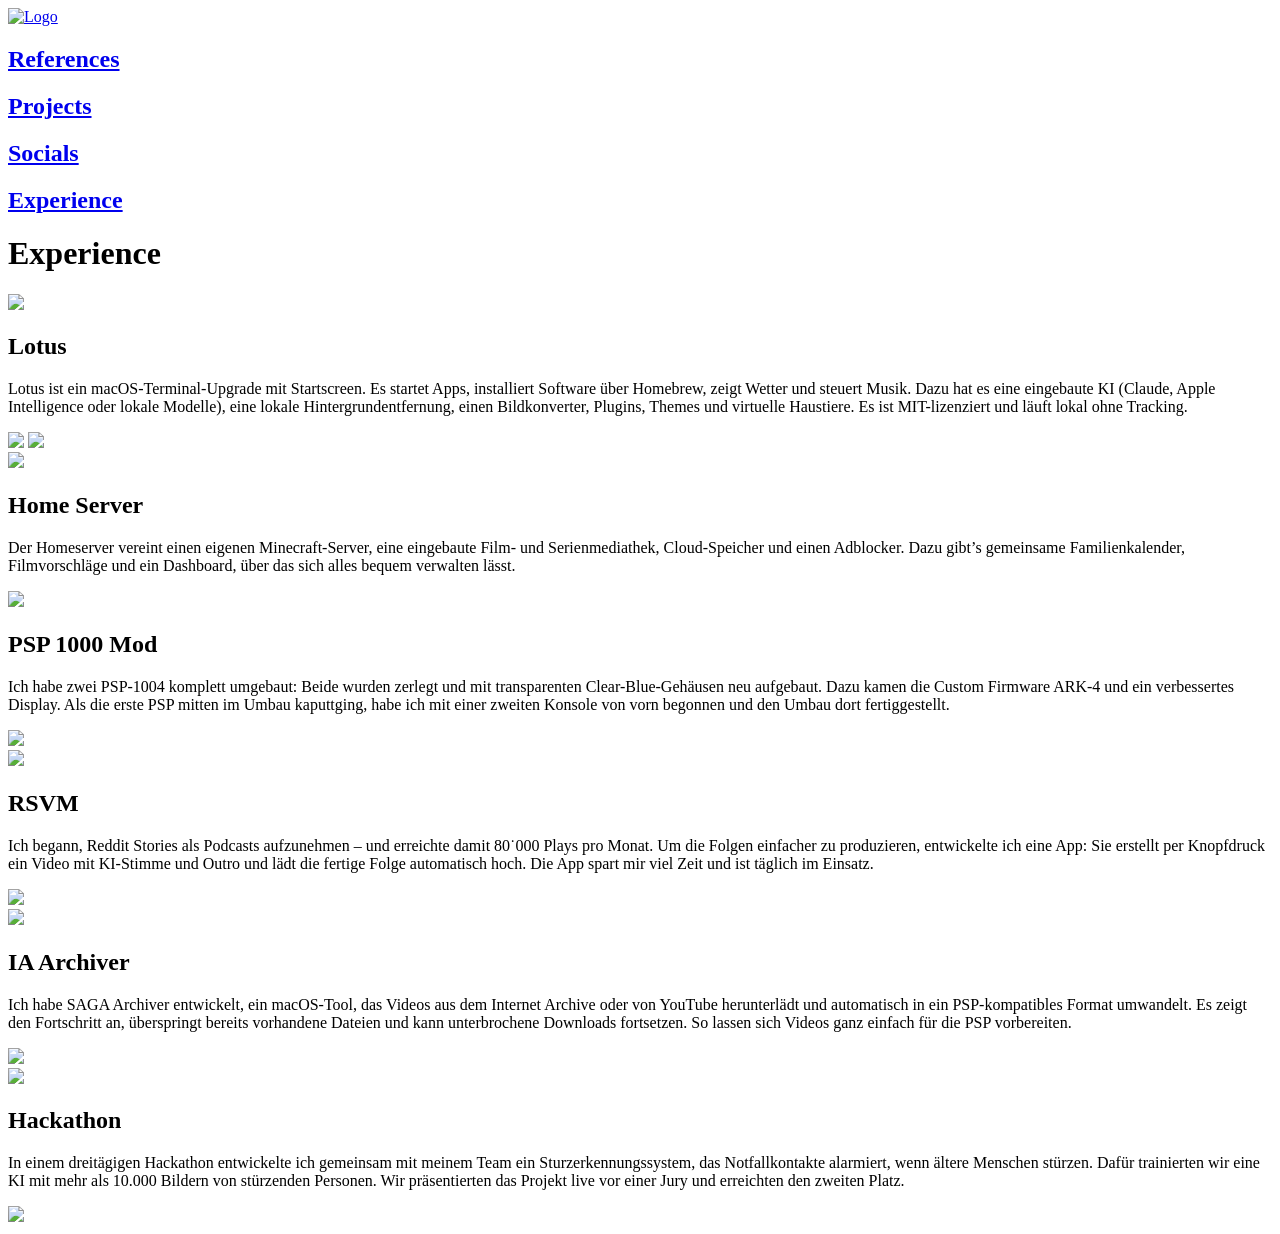
==== html/exp.html @ 0bf2a623 "Html" ====
<!DOCTYPE html>
<html lang="de">
<head>
  <meta charset="UTF-8">
  <meta name="viewport" content="width=device-width, initial-scale=1.0">
  <title>Gabriel Boekhout</title>
  <link rel="icon" href="/pics/gb.svg">
  <link rel="stylesheet" href="/style.css">
</head>
<body>
  
  <header>
    <div class="header-container">
      <a href="/html/main.html"><img class="logo" src="/pics/gb.svg" alt="Logo"></a>
      <div class="line"></div>
      <h2 class="header-link"><a href="/html/refrences.html">References</a></h2>
      <h2 class="header-link"><a href="/html/project.html">Projects</a></h2>
      <h2 class="header-link"><a href="/html/socials.html">Socials</a></h2>
      <h2 class="header-link"><a href="/html/exp.html">Experience</a></h2>
    </div>
  </header>
    <h1 class="typewriter-exp">Experience</h1>
<main class="exp-grid">
  <article class="exp-card">
    <img class="exp-img" src="/pics/exp/lotus.png">
    <div class="exp-info">
    <h2>Lotus</h2>
    <p>Lotus ist ein macOS-Terminal-Upgrade mit Startscreen. Es startet Apps, installiert Software über Homebrew, zeigt Wetter und steuert Musik. Dazu hat es eine eingebaute KI (Claude, Apple Intelligence oder lokale Modelle), eine lokale Hintergrundentfernung, 
    einen Bildkonverter, Plugins, Themes und virtuelle Haustiere. Es ist MIT-lizenziert und läuft lokal ohne Tracking.</p>
    <div class="exp-links">
    <a class="exp-link" href="https://github.com/Fanxy13/homebrew-lotus"><img src="/pics/exp/github-logo.png" width="80%"></a>
    <a class="exp-link" href="https://fanxy13.github.io/homebrew-lotus/"><img src="/pics/exp/lotus-logo.png" width="100%"></a>
    </div>
    </div>
  </article>
 
  <article class="exp-card">
    <img class="exp-img" src="/pics/exp/home-server.png">
    <div class="exp-info">
    <h2>Home Server</h2>
    <p>Der Homeserver vereint einen eigenen Minecraft-Server, eine eingebaute Film- und Serienmediathek, Cloud-Speicher und einen Adblocker. Dazu gibt’s gemeinsame Familienkalender, Filmvorschläge und ein Dashboard, über das sich alles bequem verwalten lässt.</p>
    </div>
  </article>

    <article class="exp-card">
    <img class="exp-img" src="/pics/exp/psp.png">
    <div class="exp-info">
    <h2>PSP 1000 Mod</h2>
    <p>Ich habe zwei PSP-1004 komplett umgebaut: Beide wurden zerlegt und mit transparenten Clear-Blue-Gehäusen neu aufgebaut. Dazu kamen die Custom Firmware ARK-4 und ein verbessertes Display. Als die erste PSP mitten im Umbau kaputtging, habe ich mit einer zweiten Konsole von vorn begonnen und den Umbau dort fertiggestellt.</p>
    <a class="exp-link" href="https://fanxy13.github.io/SAGA-PSP-Documentation/"><img src="/pics/exp/github-logo.png" width="40%"></a>
    </div>
  
  </article>
   <article class="exp-card">
    <img class="exp-img" src="/pics/exp/rsvm.png">
    <div class="exp-info">
    <h2>RSVM</h2>
    <p>Ich begann, Reddit Stories als Podcasts aufzunehmen – und erreichte damit 80˙000 Plays pro Monat. Um die Folgen einfacher zu produzieren, entwickelte ich eine App: Sie erstellt per Knopfdruck ein Video mit KI-Stimme und Outro und lädt die fertige Folge automatisch hoch. Die App spart mir viel Zeit und ist täglich im Einsatz.</p>
    <a class="exp-link" href="https://open.spotify.com/show/0AHnRof4D6r66dbrKmkrb8?si=3ce86b2632e84090"><img src="/pics/exp/spotify.png" width="40%"></a>

    </div>
  </article>

 <article class="exp-card">
    <img class="exp-img" src="/pics/exp/IA Archiver Temple Logo.png">
    <div class="exp-info">
    <h2>IA Archiver</h2>
    <p>Ich habe SAGA Archiver entwickelt, ein macOS-Tool, das Videos aus dem Internet Archive oder von YouTube herunterlädt und automatisch in ein PSP-kompatibles Format umwandelt. Es zeigt den Fortschritt an, überspringt bereits vorhandene Dateien und kann unterbrochene Downloads fortsetzen. So lassen sich Videos ganz einfach für die PSP vorbereiten.
</p>
    <a class="exp-link" href="https://github.com/Fanxy13/saga-archiver"><img src="/pics/exp/github-logo.png" width="40%"></a>
    </div>
  </article>

   <article class="exp-card">
    <img class="exp-img" src="/pics/exp/falling-gramps.png">
    <div class="exp-info">
    <h2>Hackathon</h2>
    <p>In einem dreitägigen Hackathon entwickelte ich gemeinsam mit meinem Team ein Sturzerkennungssystem, das Notfallkontakte alarmiert, wenn ältere Menschen stürzen. Dafür trainierten wir eine KI mit mehr als 10.000 Bildern von stürzenden Personen. Wir präsentierten das Projekt live vor einer Jury und erreichten den zweiten Platz.</p>
    <a class="exp-link" href="#"><img src="/pics/exp/github-logo.png" width="40%"></a>
    </div>
  </article>
</main>
</body>
</html>
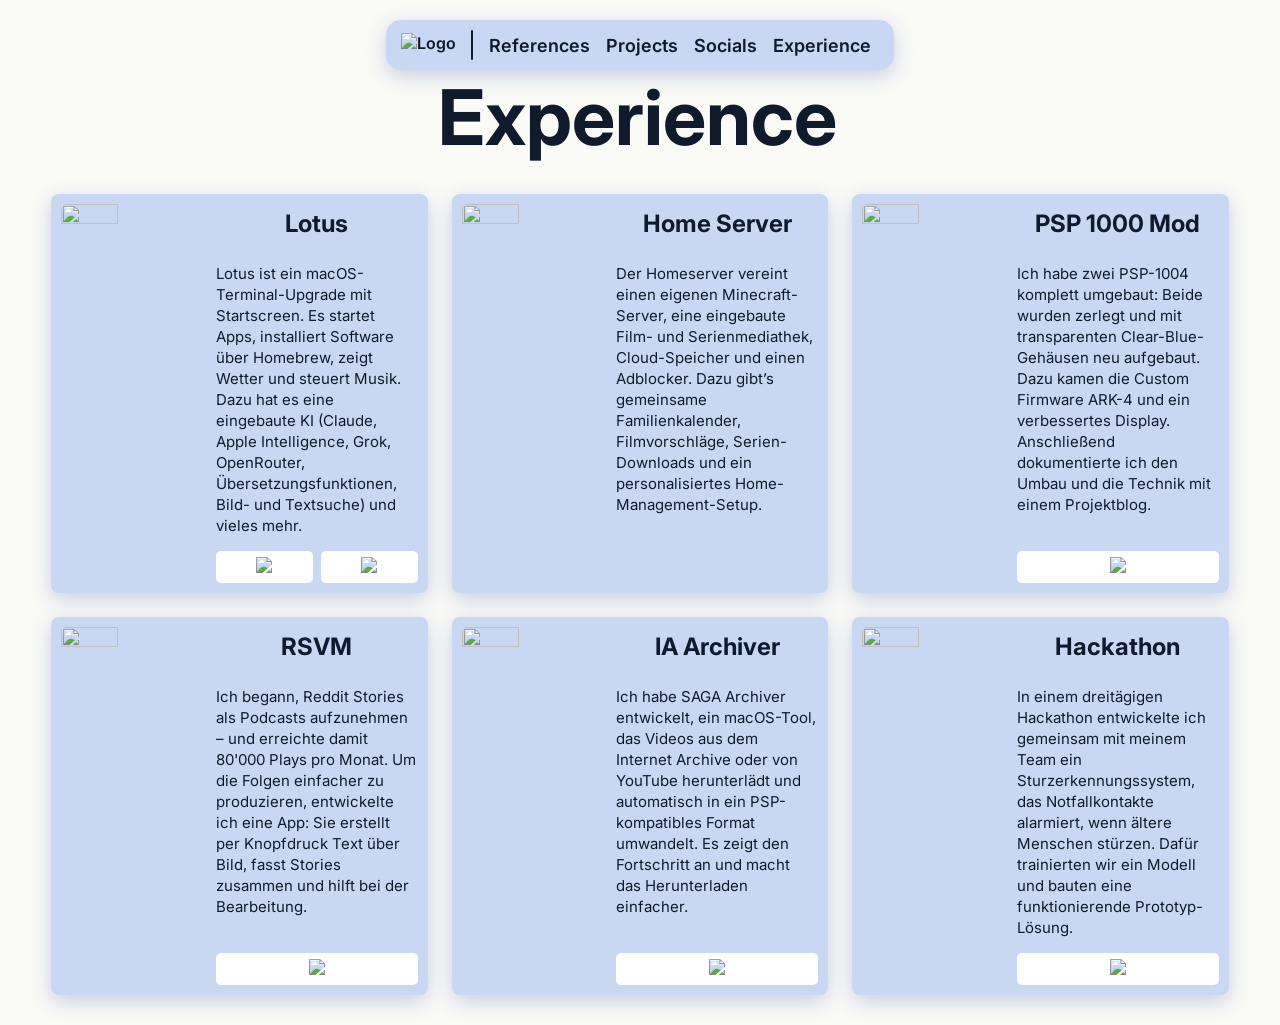
==== commit 46fbedfd: "Fix GitHub Pages pathing by adding root redirect and updating all HTML asset links to relative repo " ====
--- a/html/exp.html
+++ b/html/exp.html
@@ -4,79 +4,75 @@
   <meta charset="UTF-8">
   <meta name="viewport" content="width=device-width, initial-scale=1.0">
   <title>Gabriel Boekhout</title>
-  <link rel="icon" href="/pics/gb.svg">
-  <link rel="stylesheet" href="/style.css">
+  <link rel="icon" href="../pics/gb.svg">
+  <link rel="stylesheet" href="../style.css">
 </head>
 <body>
   
   <header>
     <div class="header-container">
-      <a href="/html/main.html"><img class="logo" src="/pics/gb.svg" alt="Logo"></a>
+      <a href="./main.html"><img class="logo" src="../pics/gb.svg" alt="Logo"></a>
       <div class="line"></div>
-      <h2 class="header-link"><a href="/html/refrences.html">References</a></h2>
-      <h2 class="header-link"><a href="/html/project.html">Projects</a></h2>
-      <h2 class="header-link"><a href="/html/socials.html">Socials</a></h2>
-      <h2 class="header-link"><a href="/html/exp.html">Experience</a></h2>
+      <h2 class="header-link"><a href="./refrences.html">References</a></h2>
+      <h2 class="header-link"><a href="./project.html">Projects</a></h2>
+      <h2 class="header-link"><a href="./socials.html">Socials</a></h2>
+      <h2 class="header-link"><a href="./exp.html">Experience</a></h2>
     </div>
   </header>
     <h1 class="typewriter-exp">Experience</h1>
 <main class="exp-grid">
   <article class="exp-card">
-    <img class="exp-img" src="/pics/exp/lotus.png">
+    <img class="exp-img" src="../pics/exp/lotus.png">
     <div class="exp-info">
     <h2>Lotus</h2>
-    <p>Lotus ist ein macOS-Terminal-Upgrade mit Startscreen. Es startet Apps, installiert Software über Homebrew, zeigt Wetter und steuert Musik. Dazu hat es eine eingebaute KI (Claude, Apple Intelligence oder lokale Modelle), eine lokale Hintergrundentfernung, 
-    einen Bildkonverter, Plugins, Themes und virtuelle Haustiere. Es ist MIT-lizenziert und läuft lokal ohne Tracking.</p>
+    <p>Lotus ist ein macOS-Terminal-Upgrade mit Startscreen. Es startet Apps, installiert Software über Homebrew, zeigt Wetter und steuert Musik. Dazu hat es eine eingebaute KI (Claude, Apple Intelligence, Grok, OpenRouter, Übersetzungsfunktionen, Bild- und Textsuche) und vieles mehr.</p>
     <div class="exp-links">
-    <a class="exp-link" href="https://github.com/Fanxy13/homebrew-lotus"><img src="/pics/exp/github-logo.png" width="80%"></a>
-    <a class="exp-link" href="https://fanxy13.github.io/homebrew-lotus/"><img src="/pics/exp/lotus-logo.png" width="100%"></a>
+    <a class="exp-link" href="https://github.com/Fanxy13/homebrew-lotus"><img src="../pics/exp/github-logo.png" width="80%"></a>
+    <a class="exp-link" href="https://fanxy13.github.io/homebrew-lotus/"><img src="../pics/exp/lotus-logo.png" width="100%"></a>
     </div>
     </div>
   </article>
- 
+  
   <article class="exp-card">
-    <img class="exp-img" src="/pics/exp/home-server.png">
+    <img class="exp-img" src="../pics/exp/home-server.png">
     <div class="exp-info">
     <h2>Home Server</h2>
-    <p>Der Homeserver vereint einen eigenen Minecraft-Server, eine eingebaute Film- und Serienmediathek, Cloud-Speicher und einen Adblocker. Dazu gibt’s gemeinsame Familienkalender, Filmvorschläge und ein Dashboard, über das sich alles bequem verwalten lässt.</p>
+    <p>Der Homeserver vereint einen eigenen Minecraft-Server, eine eingebaute Film- und Serienmediathek, Cloud-Speicher und einen Adblocker. Dazu gibt’s gemeinsame Familienkalender, Filmvorschläge, Serien-Downloads und ein personalisiertes Home-Management-Setup.</p>
     </div>
   </article>
 
     <article class="exp-card">
-    <img class="exp-img" src="/pics/exp/psp.png">
+    <img class="exp-img" src="../pics/exp/psp.png">
     <div class="exp-info">
     <h2>PSP 1000 Mod</h2>
-    <p>Ich habe zwei PSP-1004 komplett umgebaut: Beide wurden zerlegt und mit transparenten Clear-Blue-Gehäusen neu aufgebaut. Dazu kamen die Custom Firmware ARK-4 und ein verbessertes Display. Als die erste PSP mitten im Umbau kaputtging, habe ich mit einer zweiten Konsole von vorn begonnen und den Umbau dort fertiggestellt.</p>
-    <a class="exp-link" href="https://fanxy13.github.io/SAGA-PSP-Documentation/"><img src="/pics/exp/github-logo.png" width="40%"></a>
+    <p>Ich habe zwei PSP-1004 komplett umgebaut: Beide wurden zerlegt und mit transparenten Clear-Blue-Gehäusen neu aufgebaut. Dazu kamen die Custom Firmware ARK-4 und ein verbessertes Display. Anschließend dokumentierte ich den Umbau und die Technik mit einem Projektblog.</p>
+    <a class="exp-link" href="https://fanxy13.github.io/SAGA-PSP-Documentation/"><img src="../pics/exp/github-logo.png" width="40%"></a>
     </div>
-  
   </article>
    <article class="exp-card">
-    <img class="exp-img" src="/pics/exp/rsvm.png">
+    <img class="exp-img" src="../pics/exp/rsvm.png">
     <div class="exp-info">
     <h2>RSVM</h2>
-    <p>Ich begann, Reddit Stories als Podcasts aufzunehmen – und erreichte damit 80˙000 Plays pro Monat. Um die Folgen einfacher zu produzieren, entwickelte ich eine App: Sie erstellt per Knopfdruck ein Video mit KI-Stimme und Outro und lädt die fertige Folge automatisch hoch. Die App spart mir viel Zeit und ist täglich im Einsatz.</p>
-    <a class="exp-link" href="https://open.spotify.com/show/0AHnRof4D6r66dbrKmkrb8?si=3ce86b2632e84090"><img src="/pics/exp/spotify.png" width="40%"></a>
-
+    <p>Ich begann, Reddit Stories als Podcasts aufzunehmen – und erreichte damit 80'000 Plays pro Monat. Um die Folgen einfacher zu produzieren, entwickelte ich eine App: Sie erstellt per Knopfdruck Text über Bild, fasst Stories zusammen und hilft bei der Bearbeitung.</p>
+    <a class="exp-link" href="https://open.spotify.com/show/0AHnRof4D6d6dbrKmkrb8?si=3ce86b2632e84090"><img src="../pics/exp/spotify.png" width="40%"></a>
     </div>
   </article>
 
- <article class="exp-card">
-    <img class="exp-img" src="/pics/exp/IA Archiver Temple Logo.png">
+  <article class="exp-card">
+    <img class="exp-img" src="../pics/exp/IA Archiver Temple Logo.png">
     <div class="exp-info">
     <h2>IA Archiver</h2>
-    <p>Ich habe SAGA Archiver entwickelt, ein macOS-Tool, das Videos aus dem Internet Archive oder von YouTube herunterlädt und automatisch in ein PSP-kompatibles Format umwandelt. Es zeigt den Fortschritt an, überspringt bereits vorhandene Dateien und kann unterbrochene Downloads fortsetzen. So lassen sich Videos ganz einfach für die PSP vorbereiten.
-</p>
-    <a class="exp-link" href="https://github.com/Fanxy13/saga-archiver"><img src="/pics/exp/github-logo.png" width="40%"></a>
+    <p>Ich habe SAGA Archiver entwickelt, ein macOS-Tool, das Videos aus dem Internet Archive oder von YouTube herunterlädt und automatisch in ein PSP-kompatibles Format umwandelt. Es zeigt den Fortschritt an und macht das Herunterladen einfacher.</p>
+    <a class="exp-link" href="https://github.com/Fanxy13/saga-archiver"><img src="../pics/exp/github-logo.png" width="40%"></a>
     </div>
   </article>
 
    <article class="exp-card">
-    <img class="exp-img" src="/pics/exp/falling-gramps.png">
+    <img class="exp-img" src="../pics/exp/falling-gramps.png">
     <div class="exp-info">
     <h2>Hackathon</h2>
-    <p>In einem dreitägigen Hackathon entwickelte ich gemeinsam mit meinem Team ein Sturzerkennungssystem, das Notfallkontakte alarmiert, wenn ältere Menschen stürzen. Dafür trainierten wir eine KI mit mehr als 10.000 Bildern von stürzenden Personen. Wir präsentierten das Projekt live vor einer Jury und erreichten den zweiten Platz.</p>
-    <a class="exp-link" href="#"><img src="/pics/exp/github-logo.png" width="40%"></a>
+    <p>In einem dreitägigen Hackathon entwickelte ich gemeinsam mit meinem Team ein Sturzerkennungssystem, das Notfallkontakte alarmiert, wenn ältere Menschen stürzen. Dafür trainierten wir ein Modell und bauten eine funktionierende Prototyp-Lösung.</p>
+    <a class="exp-link" href="#"><img src="../pics/exp/github-logo.png" width="40%"></a>
     </div>
   </article>
 </main>
--- a/style.css
+++ b/style.css
@@ -0,0 +1,1158 @@
+/* font */
+@import url("https://fonts.googleapis.com/css2?family=Inter:wght@400;600;700&display=swap");
+/* Allgemeine einstellungen */
+
+* {
+  box-sizing: border-box;
+}
+
+body {
+  margin: 0;
+  background-color: #fafaf7;
+  color: #0f1b2d;
+  font-family: "Inter", sans-serif;
+  font-weight: 400;
+}
+
+a {
+  color: #0f1b2d;
+  text-decoration: none;
+  font-weight: 600;
+}
+
+/* Header und Navigation */
+
+header {
+  display: flex;
+  justify-content: center;
+  align-items: center;
+
+  width: fit-content;
+  max-width: 95%;
+  min-height: 50px;
+  margin: 20px auto 0;
+  padding: 0 15px;
+
+  background-color: #c9d8f2;
+  border-radius: 15px;
+  box-shadow: 0 6px 20px #2f4ca840;
+}
+
+.header-container {
+  display: flex;
+  flex-wrap: wrap;
+  justify-content: center;
+  align-items: center;
+}
+
+.header-link {
+  margin: 0 8px;
+  font-size: 18px;
+  transition: 0.3s;
+}
+
+.header-link:hover {
+  opacity: 0.5;
+  transform: scale(1.1);
+}
+
+.line {
+  width: 2px;
+  height: 30px;
+  margin-right: 8px;
+
+  background-color: #0f1b2d;
+  border-radius: 2px;
+}
+
+.logo {
+  display: block;
+  height: 25px;
+  margin-right: 15px;
+  transition: 0.3s;
+}
+
+.logo:hover {
+  opacity: 0.5;
+  transform: scale(1.1);
+}
+
+/* Startseite oben (Bild und Name) */
+
+.main {
+  display: flex;
+  justify-content: center;
+  align-items: center;
+  gap: 30px;
+
+  margin: 50px 5% 0;
+}
+
+.hero-text {
+  display: flex;
+  flex-direction: column;
+  align-items: flex-start;
+}
+/*-------------alle type writer animationen------------*/
+.typewriter-main {
+  max-width: 16ch;
+  margin: 0;
+
+  overflow: hidden;
+  border-right: 5px solid transparent;
+  white-space: nowrap;
+
+  color: #0f1b2d;
+  font-size: clamp(32px, 6vw, 80px);
+  font-weight: 700;
+
+  /* "Gabriel Boekhout = 16 Zeichen steps(16) */
+  animation:
+    typing-main 2s steps(16),
+    cursor-main 0.5s step-end 8;
+}
+@keyframes typing-main {
+  from {
+    max-width: 0;
+  }
+  to {
+    max-width: 16ch;
+  }
+}
+@keyframes cursor-main {
+  0% {
+    border-color: #0f1b2d;
+  }
+  50% {
+    border-color: transparent;
+  }
+}
+
+.typewriter-exp {
+  max-width: 10ch;
+
+  margin: 1px auto;
+  text-align: center;
+
+  overflow: hidden;
+  border-right: 5px solid transparent;
+  white-space: nowrap;
+
+  color: #0f1b2d;
+  font-size: clamp(32px, 6vw, 80px);
+  font-weight: 700;
+
+  animation:
+    typing-exp 2s steps(15),
+    cursor-exp 0.5s step-end 10;
+}
+@keyframes typing-exp {
+  from {
+    max-width: 0;
+  }
+  to {
+    max-width: 10ch;
+  }
+}
+@keyframes cursor-exp {
+  0% {
+    border-color: #0f1b2d;
+  }
+  50% {
+    border-color: transparent;
+  }
+}
+
+.typewriter-project {
+  max-width: 6ch;
+  margin: 1px auto;
+  text-align: center;
+  justify-content: center;
+  text-align: center;
+  overflow: hidden;
+  border-right: 5px solid transparent;
+  white-space: nowrap;
+
+  color: #0f1b2d;
+  font-size: clamp(32px, 6vw, 80px);
+  font-weight: 700;
+
+  /* "Gabriel Boekhout = 16 Zeichen steps(16) */
+  animation:
+    typing-project 2s steps(15),
+    cursor-project 0.5s step-end 5;
+}
+@keyframes typing-project {
+  from {
+    max-width: 0;
+  }
+  to {
+    max-width: 8ch;
+  }
+}
+@keyframes cursor-project {
+  0% {
+    border-color: #0f1b2d;
+  }
+  50% {
+    border-color: transparent;
+  }
+}
+
+.typewriter-ref {
+  max-width: 15ch;
+  margin: 1px auto;
+  text-align: center;
+  overflow: hidden;
+  border-right: 5px solid transparent;
+  white-space: nowrap;
+
+  color: #0f1b2d;
+  font-size: clamp(32px, 6vw, 80px);
+  font-weight: 700;
+
+  /* "Gabriel Boekhout = 16 Zeichen steps(16) */
+  animation:
+    typing 2s steps(16),
+    cursor 0.5s step-end 8;
+}
+
+@keyframes typing {
+  from {
+    max-width: 0;
+  }
+
+  to {
+    max-width: 15ch;
+  }
+}
+
+@keyframes cursor {
+  0% {
+    border-color: #0f1b2d;
+  }
+
+  50% {
+    border-color: transparent;
+  }
+}
+.typewriter-socials {
+  max-width: 7ch;
+  margin: 1px auto;
+  text-align: center;
+  overflow: hidden;
+  border-right: 5px solid transparent;
+  white-space: nowrap;
+
+  color: #0f1b2d;
+  font-size: clamp(32px, 6vw, 80px);
+  font-weight: 700;
+
+  /* "Gabriel Boekhout = 16 Zeichen steps(16) */
+  animation:
+    typing 2s steps(16),
+    cursor 0.5s step-end 8;
+}
+
+@keyframes typing {
+  from {
+    max-width: 0;
+  }
+
+  to {
+    max-width: 7ch;
+  }
+}
+
+@keyframes cursor {
+  0% {
+    border-color: #0f1b2d;
+  }
+
+  50% {
+    border-color: transparent;
+  }
+}
+
+.subtitle {
+  margin: 10px 0 20px;
+  color: #2f4ca8;
+  font-size: clamp(16px, 2vw, 24px);
+  font-weight: 600;
+}
+
+.button {
+  display: inline-block;
+  padding: 1px 10px;
+  background-color: #c9d8f2;
+  border-radius: 10px;
+  transition: 0.3s;
+}
+.hobby-b {
+  border: none;
+  padding: 0;
+  opacity: 1;
+  background-color: #e3ebf8;
+}
+
+#linkedin {
+  display: flex;
+}
+
+.button:hover {
+  background-color: #f2a541;
+  transform: scale(1.05);
+}
+
+/* Profilbild */
+
+.pfp {
+  display: block;
+  width: clamp(110px, 14vw, 200px);
+  height: clamp(110px, 14vw, 200px);
+  padding: 5px;
+
+  object-fit: cover;
+  border-radius: 50%;
+  transition: 0.3s;
+}
+
+.pfp:hover {
+  background-color: #f2a541;
+  box-shadow: 0 10px 30px #2f4ca84d;
+  transform: scale(1.05);
+}
+
+/* Inhaltsbox */
+
+.content {
+  margin-left: 10%;
+  margin-right: 10%;
+  padding: 30px;
+  margin-top: 3%;
+  background-color: #e3ebf8;
+  border-radius: 15px;
+  box-shadow: 0 10px 30px rgba(47, 76, 168, 0.3);
+  max-height: fit-content;
+}
+
+/* Überschriften in der Box */
+
+.abtme,
+.skills,
+.hobbys-title {
+  margin: 0 0 15px;
+  font-size: 28px;
+  font-weight: 700;
+}
+
+.skills,
+.hobbys-title {
+  margin-top: 40px;
+}
+
+/* Über mich */
+
+.introduction {
+  margin: 0 0 12px;
+  font-size: 150%;
+  line-height: 1.6;
+}
+
+/* Skills */
+
+.skillsclass {
+  display: flex;
+  flex-wrap: wrap;
+  justify-content: center;
+  gap: 15px;
+}
+
+.skill {
+  width: 125px;
+  padding: 15px 10px 10px;
+  background-color: #ffffff;
+  border-radius: 15px;
+  text-align: center;
+  transition: 0.3s;
+}
+
+.skill:hover {
+  background-color: #f2a541;
+  transform: translateY(-5px);
+}
+
+.skillicons {
+  display: block;
+  width: 60px;
+  height: 60px;
+  margin: 0 auto 8px;
+  object-fit: contain;
+}
+
+.skill p {
+  margin: 0;
+  font-size: 15px;
+  font-weight: 600;
+}
+
+/* hobbys */
+
+.hobbys {
+  display: flex;
+  gap: 15px;
+  align-items: center;
+  justify-content: center;
+}
+
+.hobby {
+  padding: 8px 15px;
+  background-color: #ffffff;
+  border-radius: 20px;
+  font-weight: 600;
+  align-items: center;
+  justify-content: center;
+  flex-direction: column;
+  text-align: center;
+  gap: 12px;
+  width: 125px;
+  height: 120px;
+  display: flex;
+  cursor: pointer;
+}
+.hobby:hover {
+  transform: translateY(-5px);
+  transition-duration: 300ms;
+  background-color: #f2a541;
+}
+
+/* Footer */
+
+footer {
+  text-align: center;
+  padding: 3px;
+  background-color: #c9d8f2;
+  border-radius: 10px;
+
+  margin-top: 85px;
+}
+.hobby {
+  cursor: pointer;
+}
+.hobby-dialog {
+  position: fixed;
+  width: 92%;
+  max-width: 860px;
+  max-height: 88vh;
+  padding: 0;
+  overflow: hidden;
+  border: none;
+  border-radius: 24px;
+  background-color: #fafaf7;
+  color: #0f1b2d;
+  box-shadow:
+    0 30px 80px rgba(15, 27, 45, 0.35),
+    0 0 0 1px #c9d8f2;
+}
+
+
+
+.dialog-close {
+  position: absolute;
+  top: 14px;
+  right: 14px;
+  z-index: 2;
+  display: flex;
+  align-items: center;
+  justify-content: center;
+  width: 36px;
+  height: 36px;
+  padding: 0 0 3px;
+  border: none;
+  border-radius: 50%;
+  background-color: #c9d8f2;
+  color: #0f1b2d;
+  font-family: inherit;
+  font-size: 22px;
+  line-height: 1;
+  cursor: pointer;
+  transition: 0.3s;
+}
+.dialog-close:hover {
+  background-color: #f2a541;
+}
+
+.dialog-content {
+  display: flex;
+  align-items: flex-start;
+  gap: 32px;
+  max-height: 88vh;
+  padding: 32px;
+  overflow-y: auto;
+  scrollbar-width: thin;
+  scrollbar-color: #0f1b2d transparent;
+}
+.dialog-images {
+  position: sticky;
+  top: 0;
+  display: flex;
+  flex: 0 0 40%;
+  flex-direction: column;
+  gap: 100px;
+
+}
+.dialog-images img,
+.dialog-video {
+  display: block;
+  width: 100%;
+  border-radius: 16px;
+  box-shadow: 0 8px 24px #2f4ca83d;
+  object-fit: cover;
+  background-color: #e3ebf8;
+}
+.dialog-images img {
+  aspect-ratio: 1 / 1;
+}
+.dialog-images img:nth-child(odd) {
+  transform: rotate(-1.5deg);
+}
+.dialog-images img:nth-child(even) {
+  transform: rotate(1.5deg);
+}
+.dialog-video {
+  max-height: 260px;
+  background-color: #0f1b2d;
+}
+
+.dialog-text {
+  flex: 1;
+  min-width: 0;
+  padding-right: 30px;
+}
+.dialog-head {
+  display: flex;
+  align-items: center;
+  gap: 14px;
+  margin-bottom: 22px;
+  padding-bottom: 16px;
+  border-bottom: 3px solid #f2a541;
+}
+.dialog-head img {
+  width: 44px;
+  height: 44px;
+  padding: 8px;
+  border-radius: 12px;
+  background-color: #c9d8f2;
+  object-fit: contain;
+}
+.dialog-text h3 {
+  margin: 0;
+  font-size: 30px;
+  font-weight: 700;
+}
+.dialog-text p {
+  margin: 0 0 14px;
+  font-size: 16px;
+  line-height: 1.7;
+}
+
+.dialog-text p:last-child {
+  margin-bottom: 0;
+}
+
+/* ---------- Refrenzen TAB----- */
+.refrence-boxes {
+  margin-left: 15vw;
+  margin-right: 15vw;
+  margin-top: 1%;
+  display: flex;
+  flex-direction: row;
+  justify-content: center;
+  gap: 20px;
+}
+.info-txt {
+  font-family: inter;
+  color: #0f1b2d;
+  margin-inline: 15px;
+  font-weight: 600;
+}
+
+#swisscom {
+  width: 10vw;
+  justify-content: center;
+  display: flex;
+  margin-left: 1%;
+  border-radius: 10px;
+}
+
+.refrence-boxes > div {
+  background-color: #c9d8f2;
+  flex: 1;
+  text-align: center;
+  align-items: center;
+  justify-content: center;
+  border-radius: 15px;
+  align-items: center;
+  justify-content: center;
+  flex-direction: column;
+  display: flex;
+  height: 400px;
+  box-shadow: 0 6px 20px #2f4ca840;
+}
+
+.ref-name {
+  color: #0f1b2d;
+  margin: 10px;
+}
+
+/*inhalt von ref-boxen*/
+#petra-pfp {
+  border-radius: 15px;
+  width: 22vw;
+}
+#jan-pfp {
+  border-radius: 15px;
+}
+
+/* Referenzen und Projekte */
+
+.refheader {
+  color: #0f1b2d;
+  font-size: 4vw;
+  text-align: center;
+}
+
+.flex {
+  display: flex;
+  justify-content: center;
+  gap: 20px;
+}
+
+.block {
+  width: 500px;
+  padding: 3% 0 2.5%;
+  background-color: #2f4ca8;
+  border-radius: 15px;
+}
+
+.big {
+  margin-top: 0;
+  margin-bottom: 5%;
+
+  font-size: 3vw;
+  text-align: center;
+}
+
+.img {
+  width: 95%;
+  padding: 0 2.5%;
+}
+
+.text {
+  margin: 0 5px;
+  text-align: center;
+}
+
+/*Von website geklaut nicht selber programmiert (https://dev.to/webdeasy/top-20-css-buttons-animations-f41)*/
+a.neli {
+  display: inline-flex;
+  align-items: center;
+  padding: 4px;
+  position: relative;
+  border-radius: 10px;
+  background: #f2a541;
+  transition:
+  box-shadow 0.3s ease,
+  transform 0.3s ease;
+  isolation: isolate;
+    margin-bottom: 15px;
+}
+a.neli::before {
+  content: "";
+  position: absolute;
+  inset: -4px;
+  z-index: -1;
+  border-radius: inherit;
+  background: linear-gradient(45deg, #002bff, #ff0000);
+  filter: blur(8px);
+  opacity: 0;
+  transition: opacity 0.3s ease;
+}
+
+a.neli:hover::before {
+  opacity: 1;
+}
+
+a.neli:hover {
+  box-shadow: 0 0 12px 4px red;
+  transform: scale(1.04);
+}
+
+/*======== Experience tab ============*/
+h2.typewriter {
+  margin: 1px auto;
+  text-align: center;
+}
+
+.exp-grid {
+  display: grid;
+  grid-template-columns: repeat(3, minmax(0, 1fr));
+  gap: 24px;
+  margin: 30px 4%;
+}
+
+.exp-card {
+  display: flex;
+  gap: 12px;
+  min-width: 0;
+  padding: 10px;
+  background-color: #c9d8f2;
+  border-radius: 8px;
+  box-shadow: 0 6px 20px #2f4ca840;
+}
+
+.exp-img {
+  width: 40%;
+  flex: 0 0 40%;
+  object-fit: cover;
+  border-radius: 5px;
+  height: auto;
+  align-self: flex-start;
+  aspect-ratio: 1 / 1;
+}
+
+.exp-info {
+  display: flex;
+  flex: 1;
+  min-width: 0;
+  flex-direction: column;
+}
+
+.exp-info h2 {
+  margin: 5px 0 10px;
+  text-align: center;
+}
+
+.exp-info p {
+  font-size: 15px;
+  line-height: 1.4;
+}
+
+.exp-link {
+  margin-top: auto;
+  padding: 6px;
+  background-color: white;
+  border-radius: 5px;
+  text-align: center;
+}
+.exp-links {
+  display: flex;
+  gap: 8px;
+  margin-top: auto;
+}
+.exp-links .exp-link {
+  flex: 1;
+  gap: 8px;
+  margin-top: auto;
+}
+.exp-link:hover {
+  background-color: #f2a541;
+  transition: 0.3s;
+}
+
+/* ======= Projekte ======== */
+.project-grid {
+  display: grid;
+  grid-template-columns: repeat(3, minmax(0, 1fr));
+  gap: 24px;
+  margin: 30px 4%;
+}
+.project-card {
+  display: flex;
+  flex-direction: column;
+  gap: 0px;
+  min-width: 0;
+  min-height: 420px;
+  padding: 6px;
+  background-color: #c9d8f2;
+  border-radius: 8px;
+  box-shadow: 0 6px 20px #2f4ca840;
+}
+.project-img {
+  display: block;
+  flex-direction: column;
+  width: 100%;
+  flex: 0 0 145px;
+  object-fit: contain;
+  border-radius: 5px;
+  height: auto;
+  align-self: stretch;
+}
+
+.project-info h2 {
+  margin: 0 0 3px;
+  text-align: left;
+  font-size: 16px;
+  font-family:
+    system-ui,
+    -apple-system,
+    BlinkMacSystemFont,
+    "Segoe UI",
+    Roboto,
+    Oxygen,
+    Ubuntu,
+    Cantarell,
+    "Open Sans",
+    "Helvetica Neue",
+    sans-serif;
+}
+.prj-line {
+  width: 90%;
+  border: 2px solid #0f1b2d;
+  border-radius: 10px;
+}
+
+.project-info p {
+  margin: 0 0 4px;
+  font-size: 15px;
+  line-height: 1.2;
+}
+.project-learning {
+  margin-top: auto;
+}
+.project-learning ul {
+  margin: 9;
+  padding-left: 10px;
+  font-size: 13px;
+}
+
+.project-link {
+  margin-top: auto;
+  padding: 6px;
+  background-color: white;
+  border-radius: 5px;
+  text-align: center;
+}
+.project-links {
+  display: flex;
+  gap: 8px;
+  margin-top: auto;
+}
+.project-links .exp-link {
+  flex: 1;
+  gap: 8px;
+  margin-top: auto;
+}
+.project-link:hover {
+  background-color: #f2a541;
+  transition: 0.3s;
+}
+.list1 {
+  margin-left: 10px;
+}
+.list2 {
+  margin-left: 10px;
+}
+.list3 {
+  margin-left: 10px;
+}
+
+/* Iframe */
+
+.iframe {
+  margin-top: 50px;
+}
+
+/* unnötige Einstellungen */
+
+::selection {
+  background-color: #0f1b2d;
+  color: white;
+}
+
+::-webkit-scrollbar {
+  width: 8px;
+}
+
+::-webkit-scrollbar-thumb {
+  background-color: #0f1b2d;
+  border-radius: 10px;
+}
+
+::-webkit-scrollbar-track {
+  background-color: #fafaf7;
+}
+
+/*=============== socials ================*/
+.socials-layout {
+  display: grid;
+  grid-template-columns: 1fr 2.1fr;
+  gap: 30px;
+  margin: 20px 4%;
+}
+.profile-card,
+.social-grid {
+  padding: 12px;
+  background-color: #c9d8f2;
+  border-radius: 8px;
+  box-shadow: 0 6px 20px #2f4ca840;
+}
+.profile-card h3 {
+  margin: 30px 0 10px;
+}
+.tags {
+  display: flex;
+  gap: 12px;
+  flex-wrap: wrap;
+}
+.tags span {
+  padding: 8px 16px;
+  background: #fff;
+  border-radius: 6px;
+  font-weight: 700;
+}
+
+.social-grid {
+  display: grid;
+  grid-template-columns: repeat(6, 1fr);
+  gap: 12px;
+}
+.tile-up {
+  grid-column: span 2;
+  display: flex;
+  flex-direction: column;
+  align-items: center;
+  justify-content: center;
+  gap: 10px;
+  min-height: 330px;
+  padding: 20px;
+  background: #fff;
+  border-radius: 8px;
+  font-size: 28px;
+  font-weight: 700;
+  transition: 0.3s;
+}
+.tile-down {
+  grid-column: span 3;
+  display: flex;
+  flex-direction: column;
+  align-items: center;
+  justify-content: center;
+  gap: 10px;
+  min-height: 330px;
+  padding: 20px;
+  background: #fff;
+  border-radius: 8px;
+  font-size: 28px;
+  font-weight: 700;
+  transition: 0.3s;
+}
+.tile-up img {
+  max-width: 70%;
+  max-height: 190px;
+  object-fit: contain;
+}
+.tile-down img {
+  max-width: 70%;
+  max-height: 190px;
+  object-fit: contain;
+}
+.tile-up:hover {
+  background-color: #f2a541;
+  transform: translateY(-5px);
+}
+.tile-down:hover {
+  background-color: #f2a541;
+  transform: translateY(-5px);
+}
+#blue-tile {
+  background: #2f4ca8;
+}
+
+.pfp2 {
+  width: clamp(110px, 14vw, 200px);
+  height: clamp(110px, 14vw, 200px);
+  padding: 5px;
+  margin: auto;
+  display: block;
+  object-fit: cover;
+  border-radius: 50%;
+  transition: 0.3s;
+}
+
+.pfp2:hover {
+  background-color: #f2a541;
+  box-shadow: 0 10px 30px #2f4ca84d;
+  transform: scale(1.05);
+}
+.dick {
+  font-size: 20px;
+  font-weight: 800;
+  margin-inline: 1px;
+}
+.klein {
+}
+.w-bg {
+  font-family: monospace;
+  display: flex;
+  flex-wrap: wrap;
+  gap: 10px;
+  align-items: center;
+  background-color: #ffffff;
+  padding-inline: 10px;
+  border-radius: 10px;
+  font-weight: 500px;
+  font-size: 13px;
+  margin-top: 0px;
+  height: 20px;
+  color: #0f1b2d;
+}
+.intrest {
+  display: flex;
+  flex-wrap: wrap;
+  gap: 10px;
+  align-items: center;
+}
+
+.info-line {
+  border: 2px solid #0f1b2d;
+  border-radius: 10px;
+}
+
+/*==================== handy =========== */
+@media (max-width: 800px) {
+  header {
+    padding: 0 10px;
+  }
+
+  .header-link {
+    margin: 0 4px;
+    font-size: 13px;
+  }
+
+  .logo {
+    margin-right: 8px;
+  }
+
+  .line {
+    margin-right: 5px;
+  }
+
+  .main {
+    flex-direction: column;
+    gap: 15px;
+    text-align: center;
+  }
+
+  .hero-text {
+    align-items: center;
+  }
+
+  .content {
+    padding: 20px;
+    background-color: #e3ebf8;
+  }
+
+  .introduction {
+    font-size: 16px;
+  }
+
+  .hobbys {
+    flex-wrap: wrap;
+  }
+
+  h2.typewriter {
+    margin-top: 10px;
+  }
+  .refrence-boxes {
+    justify-content: center;
+    display: flex;
+    flex-direction: column;
+    margin-left: 5vw;
+    margin-right: 5vw;
+  }
+  /*a.neli {
+    border-radius: 10px;
+    width: 180px;
+    height: 50px;
+  }*/
+  #swisscom {
+    width: 150px;
+    margin-left: 0;
+  }
+  .pfp {
+    background-color: #c9d8f2;
+    padding: 0;
+    align-items: center;
+    justify-content: center;
+  }
+
+  .hobby-dialog {
+    max-height: 90vh;
+    border-radius: 20px;
+  }
+  .dialog-content {
+    flex-direction: column;
+    gap: 20px;
+    max-height: 90vh;
+    padding: 20px;
+  }
+  .dialog-images {
+    position: static;
+    flex: none;
+    flex-direction: row;
+    width: 100%;
+  }
+  .dialog-images img {
+    width: 50%;
+    min-width: 0;
+  }
+  .dialog-video {
+    max-height: 180px;
+  }
+  .dialog-text {
+    padding-right: 0;
+  }
+  .dialog-text h3 {
+    font-size: 24px;
+  }
+  .dialog-text p {
+    font-size: 15px;
+  }
+
+  .exp-grid {
+    grid-template-columns: 1fr;
+    margin: 0 5%;
+  }
+
+  .project-grid {
+    grid-template-columns: 1fr;
+    margin: 0 5%;
+  }
+  /*==================socials tab mobile=============*/
+
+  .socials-layout {
+    grid-template-columns: 1fr;
+  }
+
+  .social-grid {
+    order: 1;
+    grid-template-columns: repeat(2, minmax(0, 1fr));
+  }
+  .profile-card {
+    order: 2;
+  }
+  .tile-up,
+  .tile-down {
+    grid-column: span 1;
+    min-height: 180px;
+    font-size: 20px;
+  }
+  .tile-up img,
+  .tile-down img {
+    max-height: 120px;
+  }
+  #blue-tile {
+    grid-column: 1 / -1;
+  }
+}
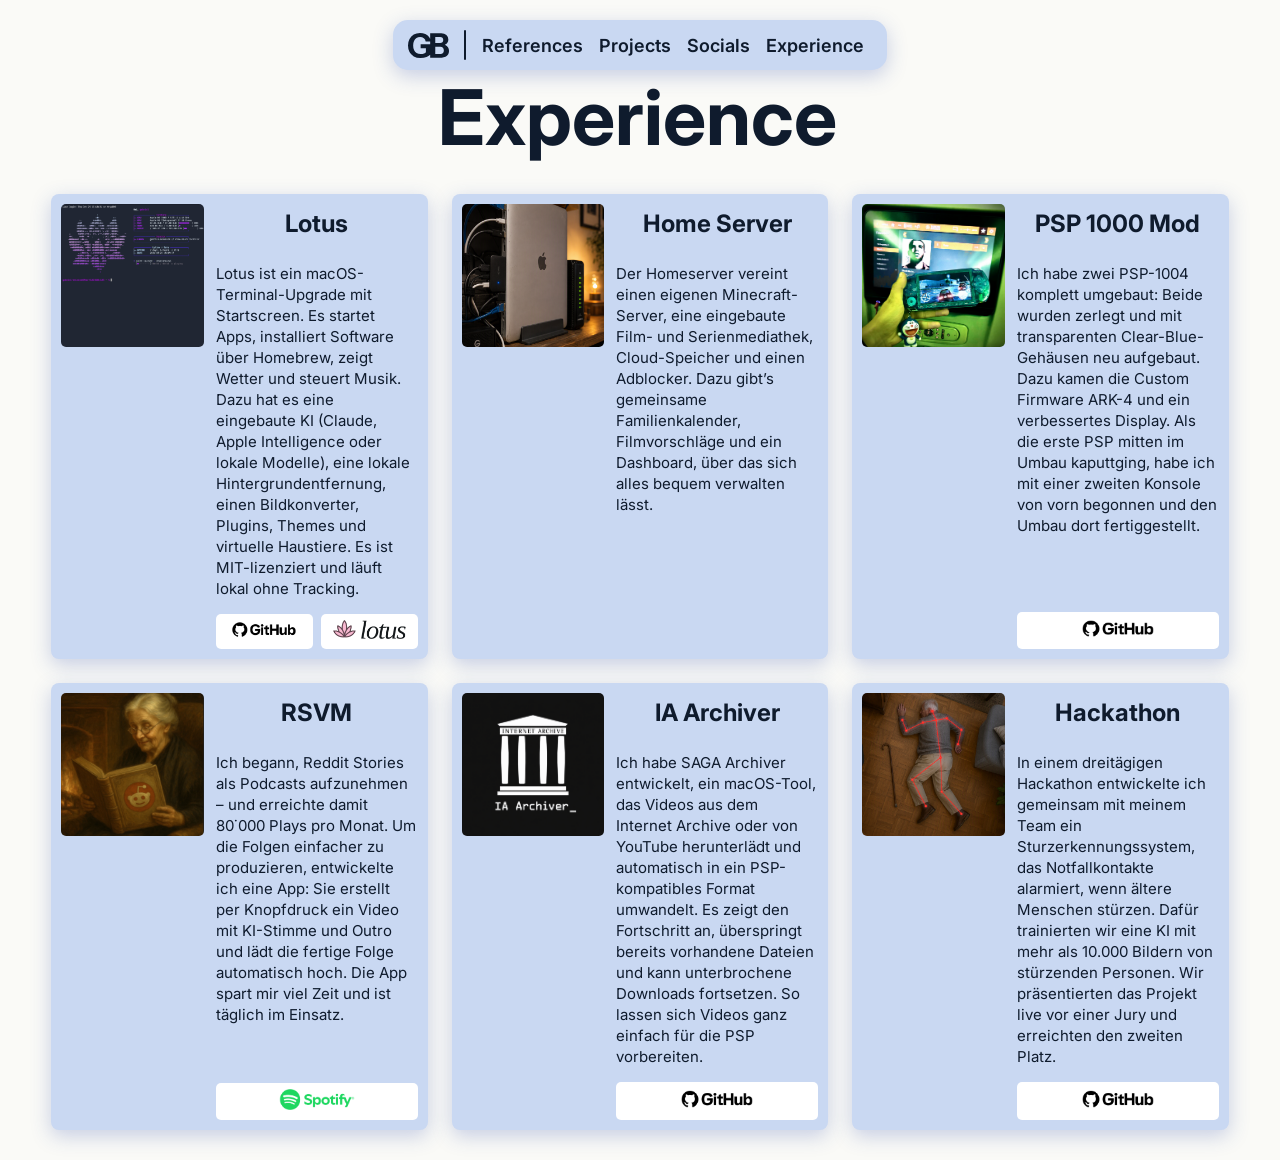
==== commit 3cc5325a: "Fix GitHub Pages image paths" ====
--- a/html/exp.html
+++ b/html/exp.html
@@ -25,19 +25,20 @@
     <img class="exp-img" src="../pics/exp/lotus.png">
     <div class="exp-info">
     <h2>Lotus</h2>
-    <p>Lotus ist ein macOS-Terminal-Upgrade mit Startscreen. Es startet Apps, installiert Software über Homebrew, zeigt Wetter und steuert Musik. Dazu hat es eine eingebaute KI (Claude, Apple Intelligence, Grok, OpenRouter, Übersetzungsfunktionen, Bild- und Textsuche) und vieles mehr.</p>
+    <p>Lotus ist ein macOS-Terminal-Upgrade mit Startscreen. Es startet Apps, installiert Software über Homebrew, zeigt Wetter und steuert Musik. Dazu hat es eine eingebaute KI (Claude, Apple Intelligence oder lokale Modelle), eine lokale Hintergrundentfernung, 
+    einen Bildkonverter, Plugins, Themes und virtuelle Haustiere. Es ist MIT-lizenziert und läuft lokal ohne Tracking.</p>
     <div class="exp-links">
     <a class="exp-link" href="https://github.com/Fanxy13/homebrew-lotus"><img src="../pics/exp/github-logo.png" width="80%"></a>
     <a class="exp-link" href="https://fanxy13.github.io/homebrew-lotus/"><img src="../pics/exp/lotus-logo.png" width="100%"></a>
     </div>
     </div>
   </article>
-  
+ 
   <article class="exp-card">
     <img class="exp-img" src="../pics/exp/home-server.png">
     <div class="exp-info">
     <h2>Home Server</h2>
-    <p>Der Homeserver vereint einen eigenen Minecraft-Server, eine eingebaute Film- und Serienmediathek, Cloud-Speicher und einen Adblocker. Dazu gibt’s gemeinsame Familienkalender, Filmvorschläge, Serien-Downloads und ein personalisiertes Home-Management-Setup.</p>
+    <p>Der Homeserver vereint einen eigenen Minecraft-Server, eine eingebaute Film- und Serienmediathek, Cloud-Speicher und einen Adblocker. Dazu gibt’s gemeinsame Familienkalender, Filmvorschläge und ein Dashboard, über das sich alles bequem verwalten lässt.</p>
     </div>
   </article>
 
@@ -45,24 +46,27 @@
     <img class="exp-img" src="../pics/exp/psp.png">
     <div class="exp-info">
     <h2>PSP 1000 Mod</h2>
-    <p>Ich habe zwei PSP-1004 komplett umgebaut: Beide wurden zerlegt und mit transparenten Clear-Blue-Gehäusen neu aufgebaut. Dazu kamen die Custom Firmware ARK-4 und ein verbessertes Display. Anschließend dokumentierte ich den Umbau und die Technik mit einem Projektblog.</p>
+    <p>Ich habe zwei PSP-1004 komplett umgebaut: Beide wurden zerlegt und mit transparenten Clear-Blue-Gehäusen neu aufgebaut. Dazu kamen die Custom Firmware ARK-4 und ein verbessertes Display. Als die erste PSP mitten im Umbau kaputtging, habe ich mit einer zweiten Konsole von vorn begonnen und den Umbau dort fertiggestellt.</p>
     <a class="exp-link" href="https://fanxy13.github.io/SAGA-PSP-Documentation/"><img src="../pics/exp/github-logo.png" width="40%"></a>
     </div>
+  
   </article>
    <article class="exp-card">
     <img class="exp-img" src="../pics/exp/rsvm.png">
     <div class="exp-info">
     <h2>RSVM</h2>
-    <p>Ich begann, Reddit Stories als Podcasts aufzunehmen – und erreichte damit 80'000 Plays pro Monat. Um die Folgen einfacher zu produzieren, entwickelte ich eine App: Sie erstellt per Knopfdruck Text über Bild, fasst Stories zusammen und hilft bei der Bearbeitung.</p>
-    <a class="exp-link" href="https://open.spotify.com/show/0AHnRof4D6d6dbrKmkrb8?si=3ce86b2632e84090"><img src="../pics/exp/spotify.png" width="40%"></a>
+    <p>Ich begann, Reddit Stories als Podcasts aufzunehmen – und erreichte damit 80˙000 Plays pro Monat. Um die Folgen einfacher zu produzieren, entwickelte ich eine App: Sie erstellt per Knopfdruck ein Video mit KI-Stimme und Outro und lädt die fertige Folge automatisch hoch. Die App spart mir viel Zeit und ist täglich im Einsatz.</p>
+    <a class="exp-link" href="https://open.spotify.com/show/0AHnRof4D6r66dbrKmkrb8?si=3ce86b2632e84090"><img src="../pics/exp/spotify.png" width="40%"></a>
+
     </div>
   </article>
 
-  <article class="exp-card">
+ <article class="exp-card">
     <img class="exp-img" src="../pics/exp/IA Archiver Temple Logo.png">
     <div class="exp-info">
     <h2>IA Archiver</h2>
-    <p>Ich habe SAGA Archiver entwickelt, ein macOS-Tool, das Videos aus dem Internet Archive oder von YouTube herunterlädt und automatisch in ein PSP-kompatibles Format umwandelt. Es zeigt den Fortschritt an und macht das Herunterladen einfacher.</p>
+    <p>Ich habe SAGA Archiver entwickelt, ein macOS-Tool, das Videos aus dem Internet Archive oder von YouTube herunterlädt und automatisch in ein PSP-kompatibles Format umwandelt. Es zeigt den Fortschritt an, überspringt bereits vorhandene Dateien und kann unterbrochene Downloads fortsetzen. So lassen sich Videos ganz einfach für die PSP vorbereiten.
+</p>
     <a class="exp-link" href="https://github.com/Fanxy13/saga-archiver"><img src="../pics/exp/github-logo.png" width="40%"></a>
     </div>
   </article>
@@ -71,7 +75,7 @@
     <img class="exp-img" src="../pics/exp/falling-gramps.png">
     <div class="exp-info">
     <h2>Hackathon</h2>
-    <p>In einem dreitägigen Hackathon entwickelte ich gemeinsam mit meinem Team ein Sturzerkennungssystem, das Notfallkontakte alarmiert, wenn ältere Menschen stürzen. Dafür trainierten wir ein Modell und bauten eine funktionierende Prototyp-Lösung.</p>
+    <p>In einem dreitägigen Hackathon entwickelte ich gemeinsam mit meinem Team ein Sturzerkennungssystem, das Notfallkontakte alarmiert, wenn ältere Menschen stürzen. Dafür trainierten wir eine KI mit mehr als 10.000 Bildern von stürzenden Personen. Wir präsentierten das Projekt live vor einer Jury und erreichten den zweiten Platz.</p>
     <a class="exp-link" href="#"><img src="../pics/exp/github-logo.png" width="40%"></a>
     </div>
   </article>
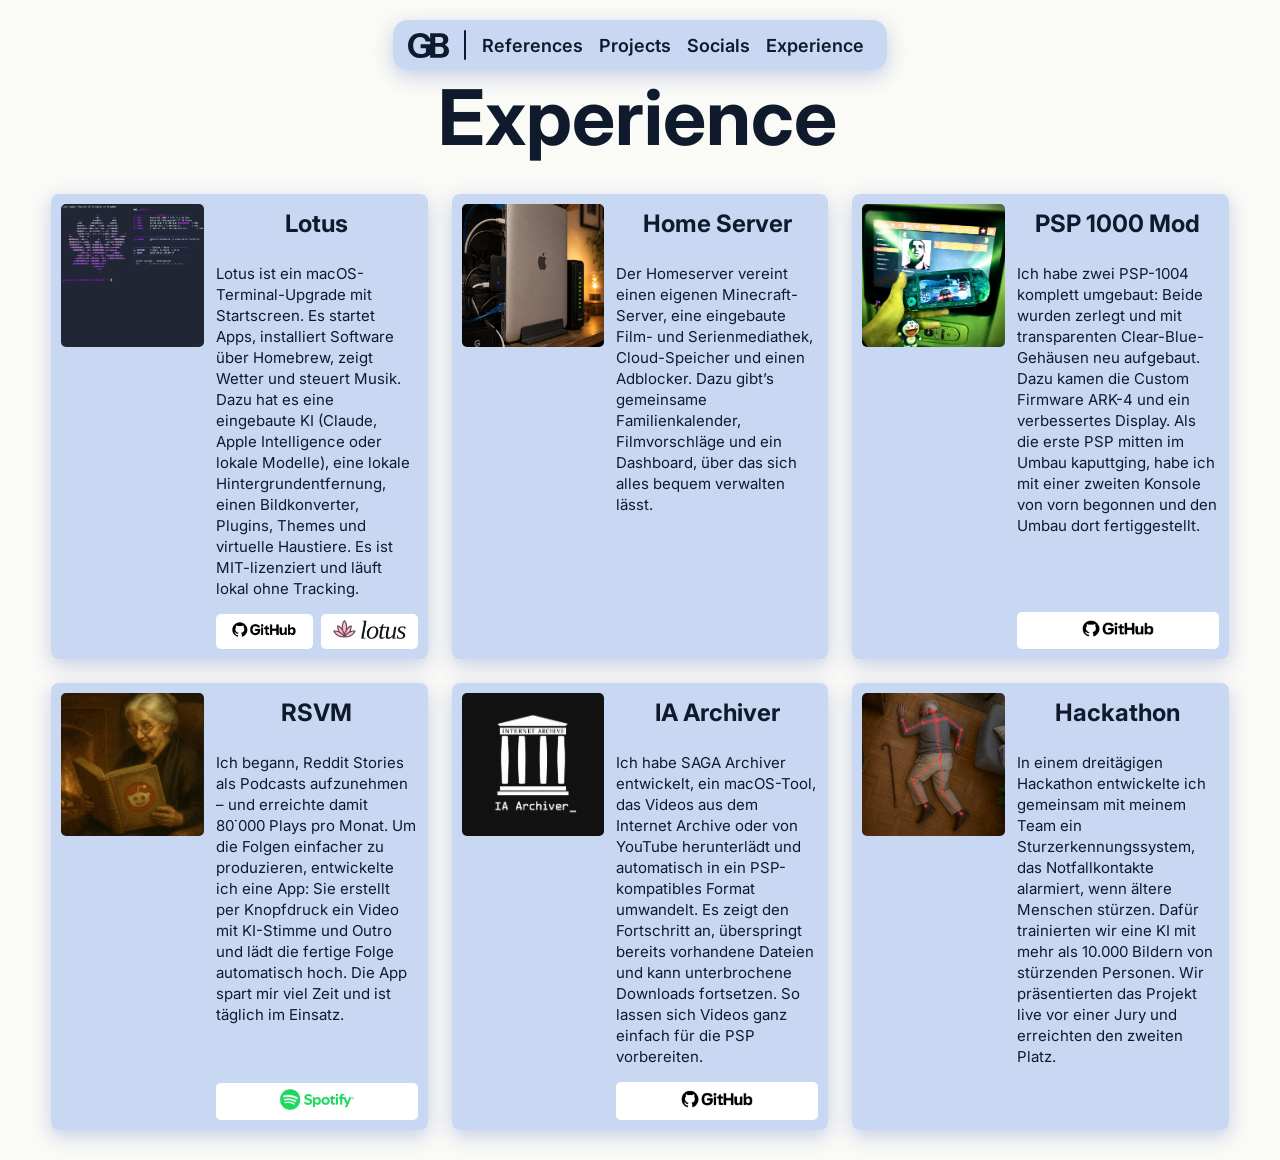
==== commit 8fd5671c: "Update exp.html" ====
--- a/html/exp.html
+++ b/html/exp.html
@@ -76,7 +76,6 @@
     <div class="exp-info">
     <h2>Hackathon</h2>
     <p>In einem dreitägigen Hackathon entwickelte ich gemeinsam mit meinem Team ein Sturzerkennungssystem, das Notfallkontakte alarmiert, wenn ältere Menschen stürzen. Dafür trainierten wir eine KI mit mehr als 10.000 Bildern von stürzenden Personen. Wir präsentierten das Projekt live vor einer Jury und erreichten den zweiten Platz.</p>
-    <a class="exp-link" href="#"><img src="../pics/exp/github-logo.png" width="40%"></a>
     </div>
   </article>
 </main>
